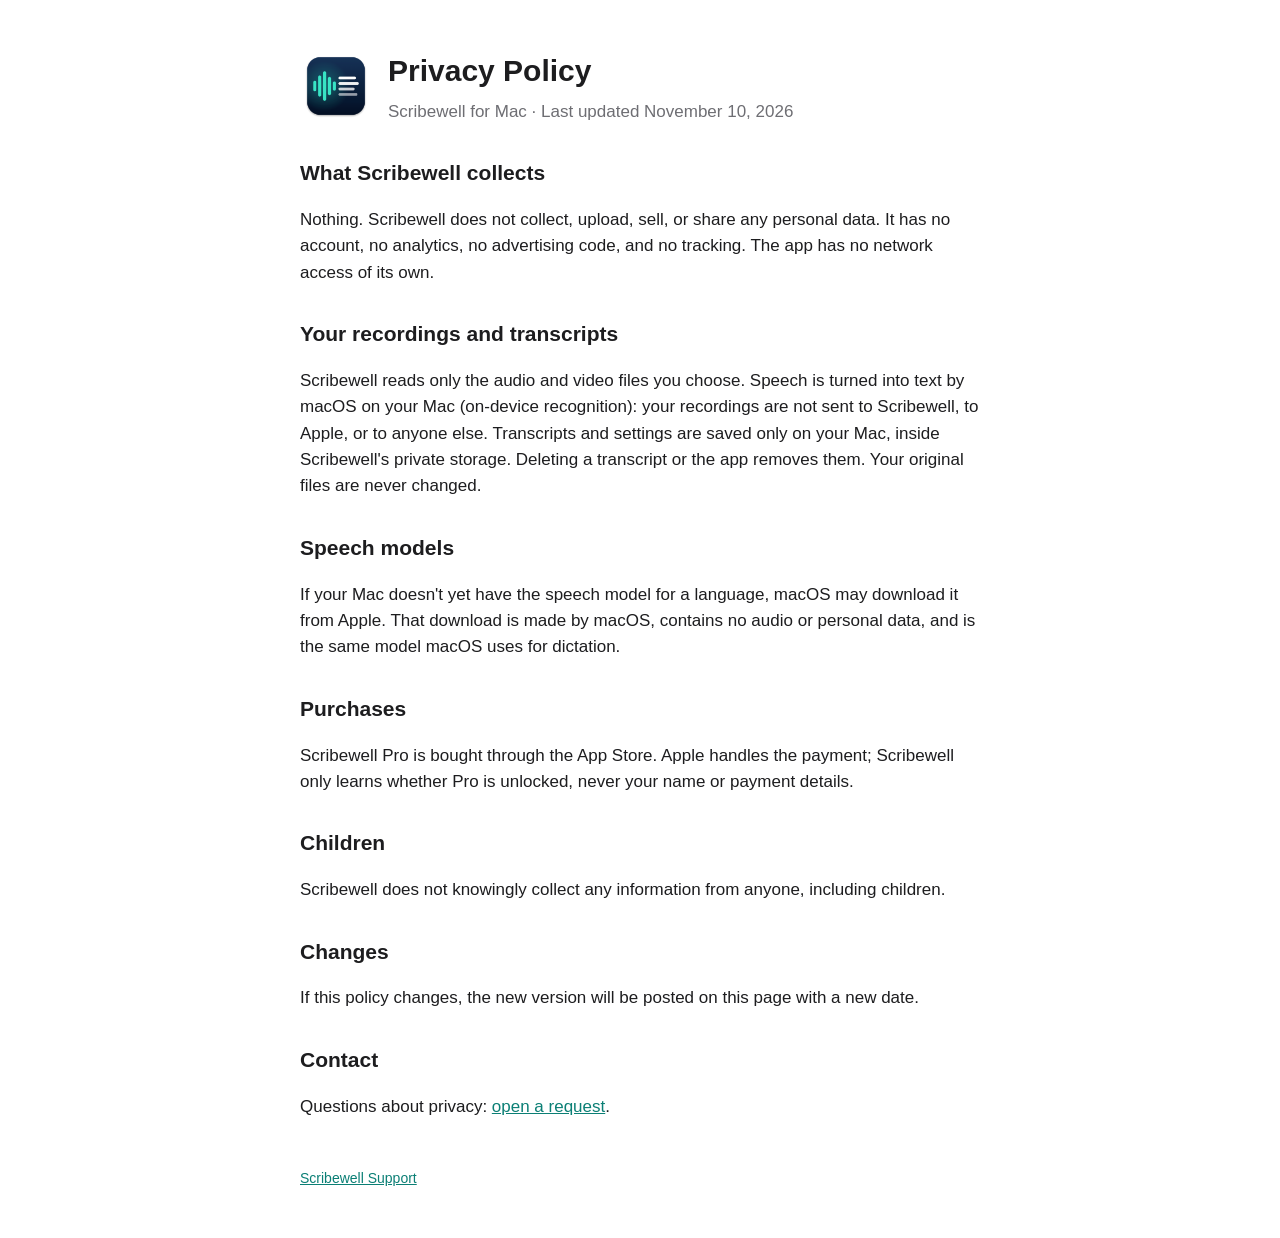
==== privacy.html @ c997aee8 "Add Scribewell support and privacy pages Co-Authored-By: Claude Opus 5.5 <noreply@anthropic.com>" ====
<!doctype html>
<html lang="en">
<head>
<meta charset="utf-8"><meta name="viewport" content="width=device-width, initial-scale=1">
<title>Scribewell Privacy Policy</title>
<link rel="stylesheet" href="style.css">
</head>
<body><main>
<header><img src="icon.png" alt="Scribewell icon"><div><h1>Privacy Policy</h1><p class="sub">Scribewell for Mac · Last updated November 10, 2026</p></div></header>

<h2>What Scribewell collects</h2>
<p>Nothing. Scribewell does not collect, upload, sell, or share any personal data. It has no account, no analytics, no advertising code, and no tracking. The app has no network access of its own.</p>

<h2>Your recordings and transcripts</h2>
<p>Scribewell reads only the audio and video files you choose. Speech is turned into text by macOS on your Mac (on-device recognition): your recordings are not sent to Scribewell, to Apple, or to anyone else. Transcripts and settings are saved only on your Mac, inside Scribewell's private storage. Deleting a transcript or the app removes them. Your original files are never changed.</p>

<h2>Speech models</h2>
<p>If your Mac doesn't yet have the speech model for a language, macOS may download it from Apple. That download is made by macOS, contains no audio or personal data, and is the same model macOS uses for dictation.</p>

<h2>Purchases</h2>
<p>Scribewell Pro is bought through the App Store. Apple handles the payment; Scribewell only learns whether Pro is unlocked, never your name or payment details.</p>

<h2>Children</h2>
<p>Scribewell does not knowingly collect any information from anyone, including children.</p>

<h2>Changes</h2>
<p>If this policy changes, the new version will be posted on this page with a new date.</p>

<h2>Contact</h2>
<p>Questions about privacy: <a href="https://github.com/abdeljalil1/scribewell-site/issues/new">open a request</a>.</p>

<footer><a href="index.html">Scribewell Support</a></footer>
</main></body>
</html>
---- style.css ----
:root { --bg: #ffffff; --text: #1d1d1f; --muted: #6e6e73; --accent: #0b7f75; }
@media (prefers-color-scheme: dark) { :root { --bg: #111114; --text: #f5f5f7; --muted: #a1a1a6; --accent: #3be3c4; } }
body { margin: 0; background: var(--bg); color: var(--text); font: 17px/1.55 -apple-system, BlinkMacSystemFont, "Segoe UI", sans-serif; }
main { max-width: 680px; margin: 0 auto; padding: 48px 16px; }
header { display: flex; align-items: center; gap: 16px; margin-bottom: 32px; }
header img { width: 72px; height: 72px; }
h1 { margin: 0; font-size: 30px; }
h2 { margin-top: 32px; font-size: 21px; }
p.sub { margin: 4px 0 0; color: var(--muted); }
a { color: var(--accent); }
footer { margin-top: 48px; color: var(--muted); font-size: 14px; }
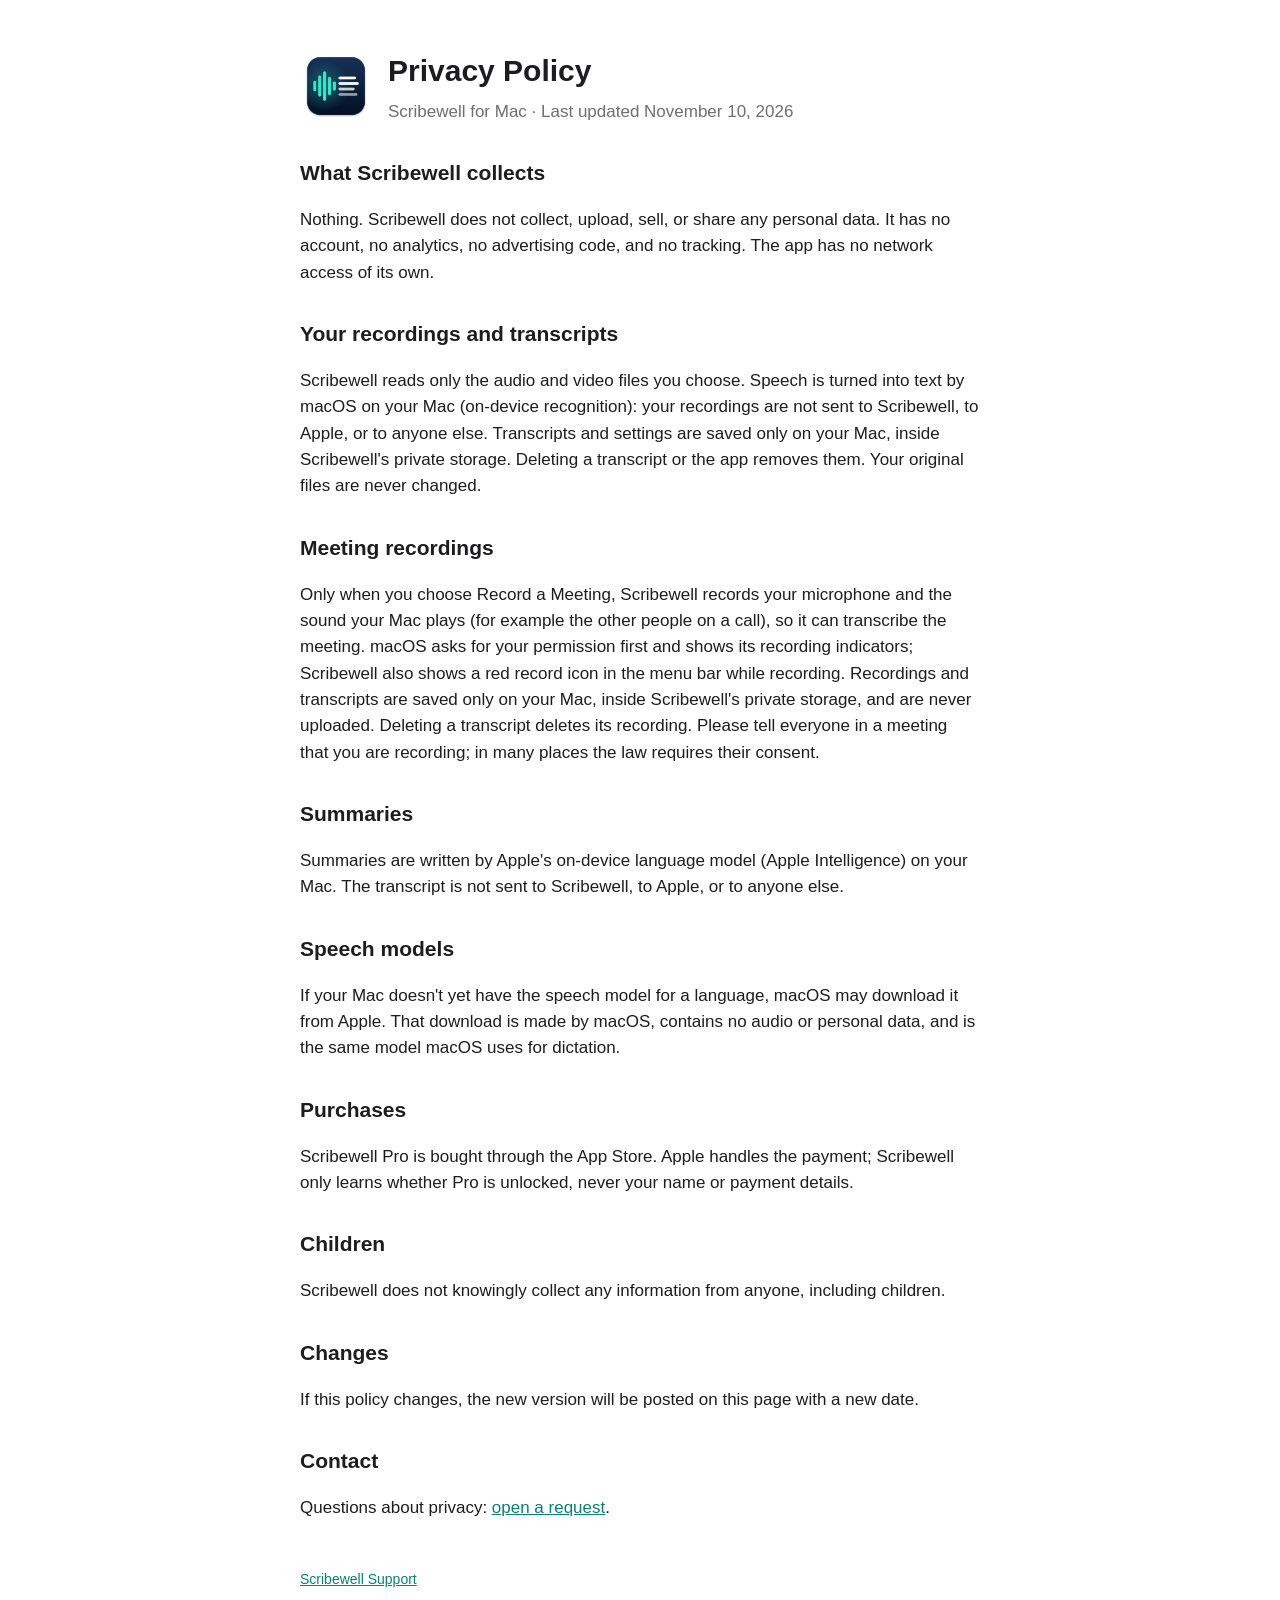
==== commit e357e028: "Add meeting recording and on-device summaries to support and privacy pages Co-Authored-By: Claude Op" ====
--- a/privacy.html
+++ b/privacy.html
@@ -13,6 +13,12 @@
 
 <h2>Your recordings and transcripts</h2>
 <p>Scribewell reads only the audio and video files you choose. Speech is turned into text by macOS on your Mac (on-device recognition): your recordings are not sent to Scribewell, to Apple, or to anyone else. Transcripts and settings are saved only on your Mac, inside Scribewell's private storage. Deleting a transcript or the app removes them. Your original files are never changed.</p>
+
+<h2>Meeting recordings</h2>
+<p>Only when you choose Record a Meeting, Scribewell records your microphone and the sound your Mac plays (for example the other people on a call), so it can transcribe the meeting. macOS asks for your permission first and shows its recording indicators; Scribewell also shows a red record icon in the menu bar while recording. Recordings and transcripts are saved only on your Mac, inside Scribewell's private storage, and are never uploaded. Deleting a transcript deletes its recording. Please tell everyone in a meeting that you are recording; in many places the law requires their consent.</p>
+
+<h2>Summaries</h2>
+<p>Summaries are written by Apple's on-device language model (Apple Intelligence) on your Mac. The transcript is not sent to Scribewell, to Apple, or to anyone else.</p>
 
 <h2>Speech models</h2>
 <p>If your Mac doesn't yet have the speech model for a language, macOS may download it from Apple. That download is made by macOS, contains no audio or personal data, and is the same model macOS uses for dictation.</p>
